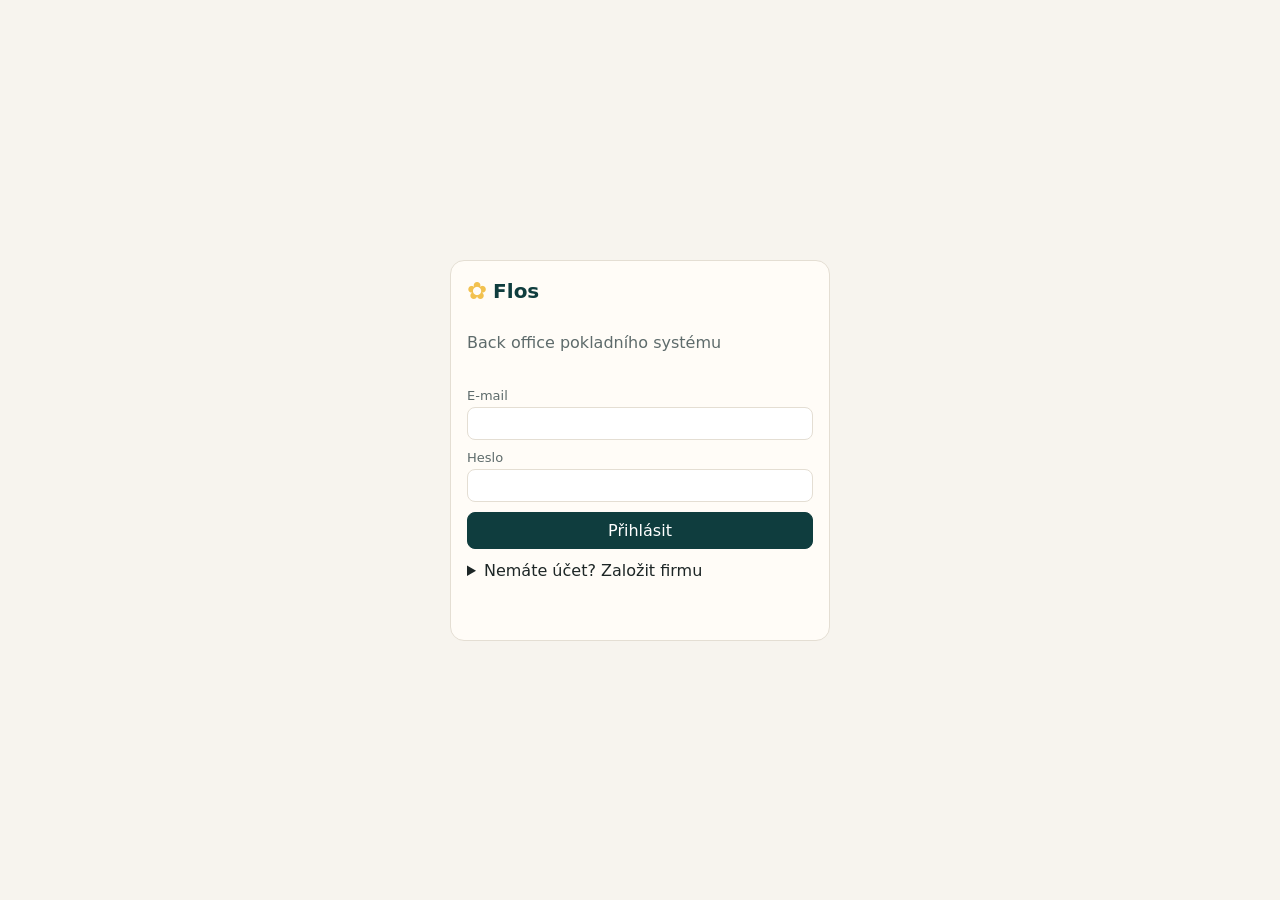
==== server/src/main/resources/static/index.html @ c79db337 "Add back office server and web admin Ktor + PostgreSQL (H2 for tests): accounts and roles, branches," ====
<!doctype html>
<html lang="cs">
<head>
<meta charset="utf-8">
<meta name="viewport" content="width=device-width, initial-scale=1">
<title>Flos – back office</title>
<link rel="stylesheet" href="style.css">
</head>
<body>
<div id="login" class="login hidden">
  <div class="card login-card">
    <div class="brand"><span class="logo">✿</span> Flos</div>
    <p class="muted">Back office pokladního systému</p>
    <form id="login-form">
      <label>E-mail<input name="email" type="email" required autocomplete="username"></label>
      <label>Heslo<input name="password" type="password" required autocomplete="current-password"></label>
      <button class="primary" type="submit">Přihlásit</button>
    </form>
    <details id="register-box">
      <summary>Nemáte účet? Založit firmu</summary>
      <form id="register-form">
        <label>Název firmy<input name="orgName" required></label>
        <label>Vaše jméno<input name="name" required></label>
        <label>E-mail<input name="email" type="email" required></label>
        <label>Heslo (min. 8 znaků)<input name="password" type="password" minlength="8" required></label>
        <button class="primary" type="submit">Založit účet</button>
      </form>
    </details>
    <p id="login-error" class="error"></p>
  </div>
</div>

<div id="app" class="hidden">
  <header class="top">
    <button id="menu-toggle" class="icon" aria-label="Menu">☰</button>
    <div class="brand"><span class="logo">✿</span> Flos</div>
    <div class="spacer"></div>
    <span id="org-name" class="muted"></span>
    <button id="logout" class="ghost">Odhlásit</button>
  </header>
  <nav id="nav">
    <a data-page="dashboard">Přehled</a>
    <a data-page="sales">Účtenky</a>
    <a data-page="products">Produkty</a>
    <a data-page="stock">Sklad</a>
    <a data-page="branches">Provozovny a pokladny</a>
    <a data-page="staff">Zaměstnanci</a>
    <a data-page="attendance">Docházka</a>
    <a data-page="eet">EET</a>
    <a data-page="exports">Exporty</a>
    <a data-page="apikeys">API</a>
    <a data-page="company">Firma</a>
  </nav>
  <main id="main"></main>
</div>
<div id="toast" class="toast hidden"></div>
<script src="app.js"></script>
</body>
</html>
---- server/src/main/resources/static/style.css ----
:root {
  --green: #0F3D3E; --green-2: #2E7D6B; --gold: #F2C14E; --rust: #C2603A;
  --bg: #F7F4EE; --surface: #FFFCF7; --line: #E4DED3; --text: #1D2626; --muted: #5E6B6B; --error: #B3261E;
  font-family: system-ui, -apple-system, "Segoe UI", Roboto, sans-serif;
}
* { box-sizing: border-box; }
body { margin: 0; background: var(--bg); color: var(--text); }
.hidden { display: none !important; }
.muted { color: var(--muted); }
.error { color: var(--error); }
.brand { font-weight: 700; font-size: 20px; color: var(--green); display: flex; align-items: center; gap: 6px; }
.logo { color: var(--gold); font-size: 24px; }
button { font: inherit; border-radius: 8px; border: 1px solid var(--line); background: var(--surface); padding: 8px 14px; cursor: pointer; }
button.primary { background: var(--green); color: white; border-color: var(--green); }
button.ghost { background: transparent; border-color: transparent; }
button.danger { color: var(--error); }
button.icon { background: transparent; border: none; font-size: 20px; }
input, select, textarea { font: inherit; padding: 8px 10px; border: 1px solid var(--line); border-radius: 8px; background: white; width: 100%; }
label { display: flex; flex-direction: column; gap: 4px; font-size: 13px; color: var(--muted); }
label.check { flex-direction: row; align-items: center; gap: 8px; color: var(--text); font-size: 14px; }
label.check input { width: auto; }
.card { background: var(--surface); border: 1px solid var(--line); border-radius: 14px; padding: 16px; }
.login { min-height: 100vh; display: grid; place-items: center; padding: 16px; }
.login-card { width: 100%; max-width: 380px; display: flex; flex-direction: column; gap: 12px; }
.login-card form { display: flex; flex-direction: column; gap: 10px; margin-top: 8px; }
.top { position: sticky; top: 0; z-index: 5; display: flex; align-items: center; gap: 12px; padding: 10px 16px; background: var(--surface); border-bottom: 1px solid var(--line); }
.spacer { flex: 1; }
#app { display: grid; grid-template-columns: 220px 1fr; grid-template-rows: auto 1fr; min-height: 100vh; }
#app > header { grid-column: 1 / 3; }
nav { display: flex; flex-direction: column; padding: 12px; gap: 2px; border-right: 1px solid var(--line); background: var(--surface); }
nav a { padding: 9px 12px; border-radius: 8px; cursor: pointer; color: var(--text); }
nav a.active { background: #D3E8E3; color: var(--green); font-weight: 600; }
#menu-toggle { display: none; }
main { padding: 20px; max-width: 1200px; width: 100%; overflow-x: auto; }
h1 { font-size: 22px; margin: 0 0 16px; color: var(--green); }
h2 { font-size: 16px; margin: 20px 0 10px; }
.toolbar { display: flex; flex-wrap: wrap; gap: 10px; align-items: end; margin-bottom: 16px; }
.toolbar label { min-width: 150px; }
.grid { display: grid; gap: 12px; grid-template-columns: repeat(auto-fill, minmax(190px, 1fr)); }
.kpi .value { font-size: 24px; font-weight: 700; color: var(--green); margin-top: 4px; }
.kpi .label { color: var(--muted); font-size: 13px; }
table { width: 100%; border-collapse: collapse; background: var(--surface); border: 1px solid var(--line); border-radius: 12px; overflow: hidden; font-size: 14px; }
th, td { text-align: left; padding: 9px 10px; border-bottom: 1px solid var(--line); vertical-align: top; }
th { background: #EFE9DF; font-weight: 600; font-size: 13px; }
td.num, th.num { text-align: right; font-variant-numeric: tabular-nums; }
tr.clickable { cursor: pointer; } tr.clickable:hover { background: #F2EEE6; }
tr.cancelled td { color: var(--muted); text-decoration: line-through; }
.badge { display: inline-block; padding: 2px 8px; border-radius: 999px; font-size: 12px; background: #ECE6DC; }
.badge.ok { background: #D3E8E3; color: var(--green); } .badge.warn { background: #FBE7C2; color: #7A5200; } .badge.bad { background: #F6D5D2; color: var(--error); }
.bars { display: flex; flex-direction: column; gap: 6px; }
.bar { display: grid; grid-template-columns: 110px 1fr 110px; gap: 8px; align-items: center; font-size: 13px; }
.bar .track { background: #ECE6DC; border-radius: 4px; height: 12px; overflow: hidden; } .bar .fill { background: var(--green-2); height: 100%; }
.bar .amount { text-align: right; font-variant-numeric: tabular-nums; }
dialog { border: none; border-radius: 16px; padding: 0; max-width: 560px; width: calc(100% - 32px); }
dialog::backdrop { background: rgba(15, 61, 62, .35); }
dialog form { padding: 20px; display: flex; flex-direction: column; gap: 10px; }
dialog .actions { display: flex; gap: 8px; justify-content: flex-end; margin-top: 8px; }
.row { display: grid; gap: 10px; grid-template-columns: 1fr 1fr; }
.code { font-family: ui-monospace, Menlo, Consolas, monospace; font-size: 18px; letter-spacing: 2px; background: #EFE9DF; padding: 6px 10px; border-radius: 8px; }
.toast { position: fixed; bottom: 20px; left: 50%; transform: translateX(-50%); background: var(--green); color: white; padding: 10px 16px; border-radius: 10px; z-index: 50; max-width: calc(100% - 32px); }
.recipe-line { display: grid; grid-template-columns: 1fr 120px auto; gap: 8px; align-items: center; }
@media (max-width: 760px) {
  #app { grid-template-columns: 1fr; }
  #menu-toggle { display: block; }
  nav { position: fixed; top: 53px; left: 0; bottom: 0; width: 240px; z-index: 10; transform: translateX(-100%); transition: transform .2s; box-shadow: 4px 0 20px rgba(0,0,0,.1); }
  nav.open { transform: none; }
  main { padding: 16px; }
  .row { grid-template-columns: 1fr; }
  .bar { grid-template-columns: 80px 1fr 90px; }
}
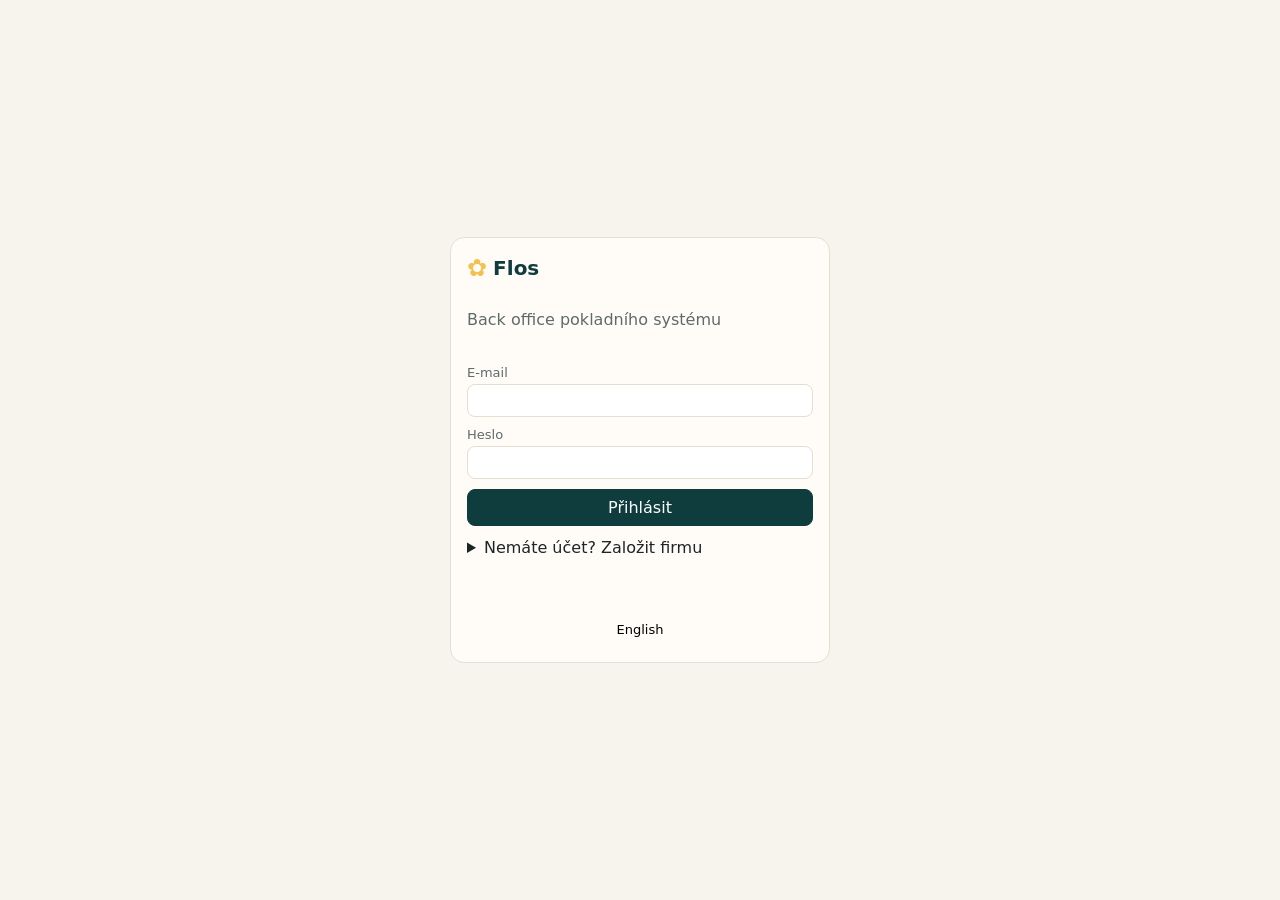
==== commit 5935de91: "Czech and English in the till app and back office Czech stays the default. The till app gets a langu" ====
--- a/server/src/main/resources/static/index.html
+++ b/server/src/main/resources/static/index.html
@@ -27,6 +27,7 @@
       </form>
     </details>
     <p id="login-error" class="error"></p>
+    <button type="button" class="ghost lang" data-lang-toggle>English</button>
   </div>
 </div>
 
@@ -36,6 +37,7 @@
     <div class="brand"><span class="logo">✿</span> Flos</div>
     <div class="spacer"></div>
     <span id="org-name" class="muted"></span>
+    <button type="button" class="ghost lang" data-lang-toggle>English</button>
     <button id="logout" class="ghost">Odhlásit</button>
   </header>
   <nav id="nav">
@@ -54,6 +56,7 @@
   <main id="main"></main>
 </div>
 <div id="toast" class="toast hidden"></div>
+<script src="i18n.js"></script>
 <script src="app.js"></script>
 </body>
 </html>
--- a/server/src/main/resources/static/style.css
+++ b/server/src/main/resources/static/style.css
@@ -68,3 +68,5 @@
   .row { grid-template-columns: 1fr; }
   .bar { grid-template-columns: 80px 1fr 90px; }
 }
+.lang { font-size: 13px; }
+@media (max-width: 700px) { #org-name { display: none; } }
